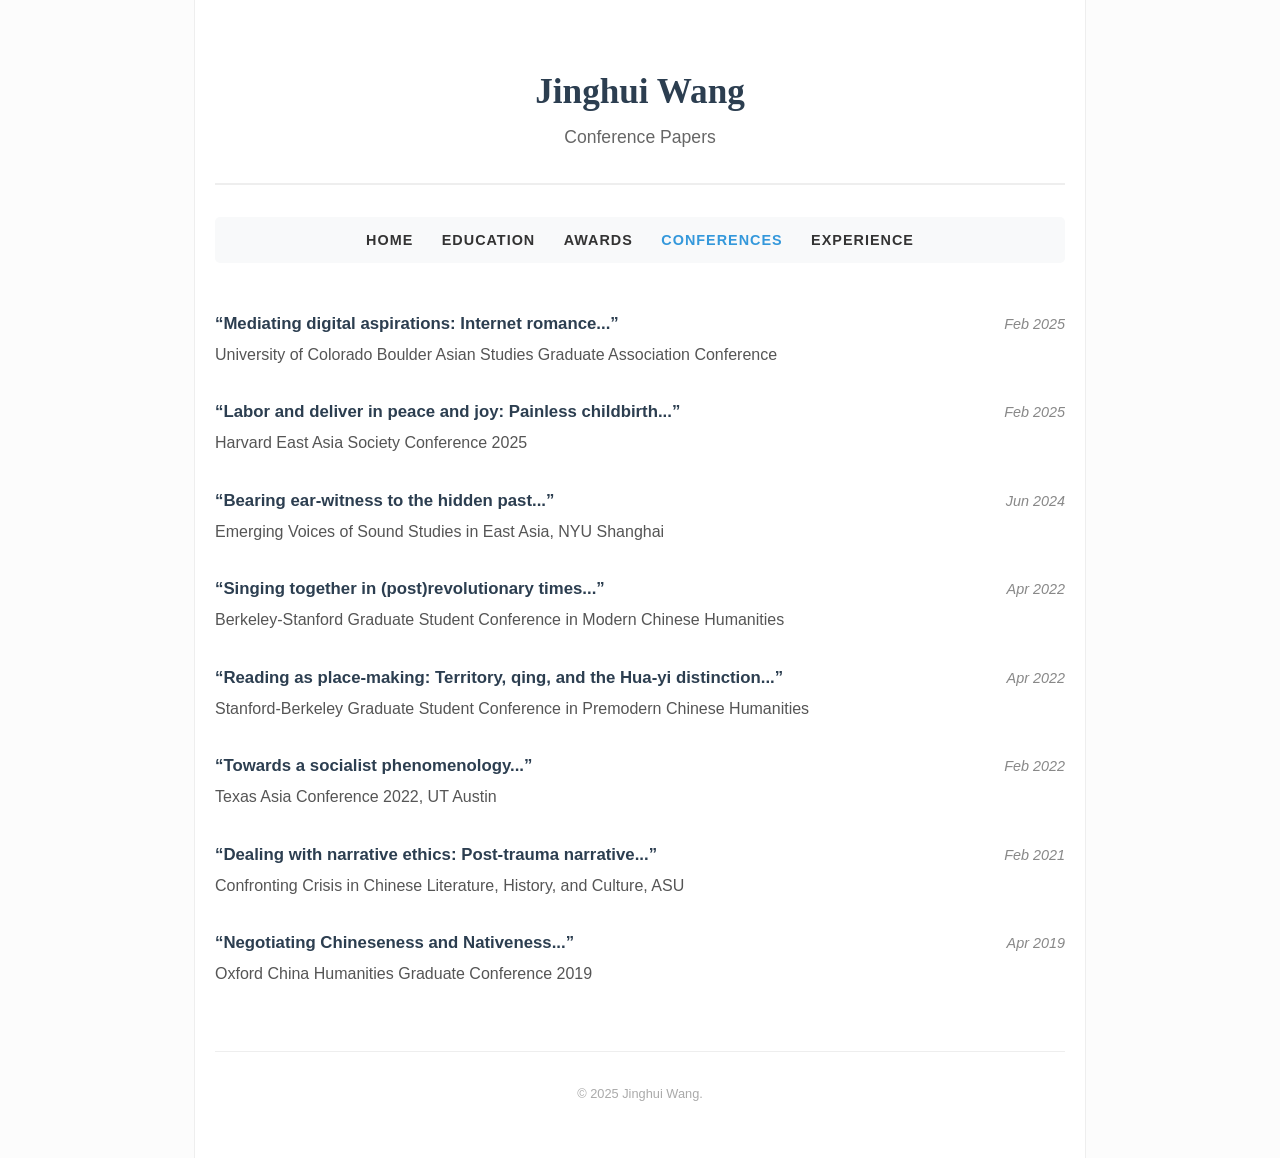
==== conferences.html @ 7f171ee3 "Add files via upload" ====
<!DOCTYPE html>
<html lang="en">
<head>
    <meta charset="UTF-8">
    <meta name="viewport" content="width=device-width, initial-scale=1.0">
    <title>Jinghui Wang | Conferences</title>
    <link rel="stylesheet" href="style.css">
</head>
<body>
    <div class="container">
        <header>
            <h1>Jinghui Wang</h1>
            <div class="subtitle">Conference Papers</div>
        </header>

        <nav>
            <a href="index.html">Home</a>
            <a href="education.html">Education</a>
            <a href="awards.html">Awards</a>
            <a href="conferences.html" class="active">Conferences</a>
            <a href="experience.html">Experience</a>
        </nav>

        <section>
            <div class="entry">
                <div class="entry-header">
                    <span class="entry-title">“Mediating digital aspirations: Internet romance...”</span>
                    <span class="entry-date">Feb 2025</span>
                </div>
                <div class="entry-subtitle">University of Colorado Boulder Asian Studies Graduate Association Conference</div>
            </div>

            <div class="entry">
                <div class="entry-header">
                    <span class="entry-title">“Labor and deliver in peace and joy: Painless childbirth...”</span>
                    <span class="entry-date">Feb 2025</span>
                </div>
                <div class="entry-subtitle">Harvard East Asia Society Conference 2025</div>
            </div>

            <div class="entry">
                <div class="entry-header">
                    <span class="entry-title">“Bearing ear-witness to the hidden past...”</span>
                    <span class="entry-date">Jun 2024</span>
                </div>
                <div class="entry-subtitle">Emerging Voices of Sound Studies in East Asia, NYU Shanghai</div>
            </div>

            <div class="entry">
                <div class="entry-header">
                    <span class="entry-title">“Singing together in (post)revolutionary times...”</span>
                    <span class="entry-date">Apr 2022</span>
                </div>
                <div class="entry-subtitle">Berkeley-Stanford Graduate Student Conference in Modern Chinese Humanities</div>
            </div>

            <div class="entry">
                <div class="entry-header">
                    <span class="entry-title">“Reading as place-making: Territory, qing, and the Hua-yi distinction...”</span>
                    <span class="entry-date">Apr 2022</span>
                </div>
                <div class="entry-subtitle">Stanford-Berkeley Graduate Student Conference in Premodern Chinese Humanities</div>
            </div>
            
             <div class="entry">
                <div class="entry-header">
                    <span class="entry-title">“Towards a socialist phenomenology...”</span>
                    <span class="entry-date">Feb 2022</span>
                </div>
                <div class="entry-subtitle">Texas Asia Conference 2022, UT Austin</div>
            </div>
            
             <div class="entry">
                <div class="entry-header">
                    <span class="entry-title">“Dealing with narrative ethics: Post-trauma narrative...”</span>
                    <span class="entry-date">Feb 2021</span>
                </div>
                <div class="entry-subtitle">Confronting Crisis in Chinese Literature, History, and Culture, ASU</div>
            </div>
            
             <div class="entry">
                <div class="entry-header">
                    <span class="entry-title">“Negotiating Chineseness and Nativeness...”</span>
                    <span class="entry-date">Apr 2019</span>
                </div>
                <div class="entry-subtitle">Oxford China Humanities Graduate Conference 2019</div>
            </div>
        </section>
        
        <footer><p>&copy; 2025 Jinghui Wang.</p></footer>
    </div>
</body>
</html>
---- style.css ----
/* style.css */
:root {
    --primary-color: #2c3e50;
    --accent-color: #3498db;
    --bg-color: #fcfcfc;
    --text-color: #333;
    --light-text: #666;
    --font-heading: 'Georgia', serif;
    --font-body: 'Helvetica Neue', Helvetica, Arial, sans-serif;
}

body {
    font-family: var(--font-body);
    line-height: 1.6;
    color: var(--text-color);
    background-color: var(--bg-color);
    margin: 0;
    padding: 0;
}

.container {
    max-width: 850px;
    margin: 0 auto;
    padding: 40px 20px;
    background: #fff;
    min-height: 100vh;
    border-left: 1px solid #eee;
    border-right: 1px solid #eee;
}

/* Header */
header {
    text-align: center;
    padding-bottom: 2rem;
    margin-bottom: 2rem;
    border-bottom: 2px solid #eee;
}

h1 {
    font-family: var(--font-heading);
    color: var(--primary-color);
    margin-bottom: 0.2rem;
    font-size: 2.2rem;
}

.subtitle {
    font-size: 1.1rem;
    color: var(--light-text);
    font-weight: 300;
}

.contact-info a {
    color: var(--accent-color);
    text-decoration: none;
}

/* Navigation */
nav {
    text-align: center;
    margin-bottom: 3rem;
    padding: 10px 0;
    background-color: #f8f9fa;
    border-radius: 5px;
}

nav a {
    margin: 0 12px;
    text-decoration: none;
    color: var(--text-color);
    font-weight: 600;
    font-size: 0.9rem;
    text-transform: uppercase;
    letter-spacing: 1px;
    transition: color 0.3s;
}

nav a:hover, nav a.active {
    color: var(--accent-color);
}

/* Content */
h2 {
    font-family: var(--font-heading);
    color: var(--primary-color);
    border-bottom: 1px solid #eee;
    padding-bottom: 10px;
    margin-top: 0;
}

.bio-text {
    font-size: 1.1rem;
    line-height: 1.8;
    color: #444;
}

/* Entry Styling (for lists) */
.entry {
    margin-bottom: 2rem;
}

.entry-header {
    display: flex;
    justify-content: space-between;
    align-items: baseline;
    flex-wrap: wrap;
}

.entry-title {
    font-weight: bold;
    font-size: 1.05rem;
    color: #2c3e50;
}

.entry-date {
    font-style: italic;
    color: #888;
    font-size: 0.9rem;
}

.entry-subtitle {
    color: #555;
    margin-top: 4px;
}

ul {
    padding-left: 20px;
}

li {
    margin-bottom: 10px;
}

footer {
    text-align: center;
    font-size: 0.8rem;
    margin-top: 4rem;
    color: #aaa;
    border-top: 1px solid #eee;
    padding-top: 20px;
}
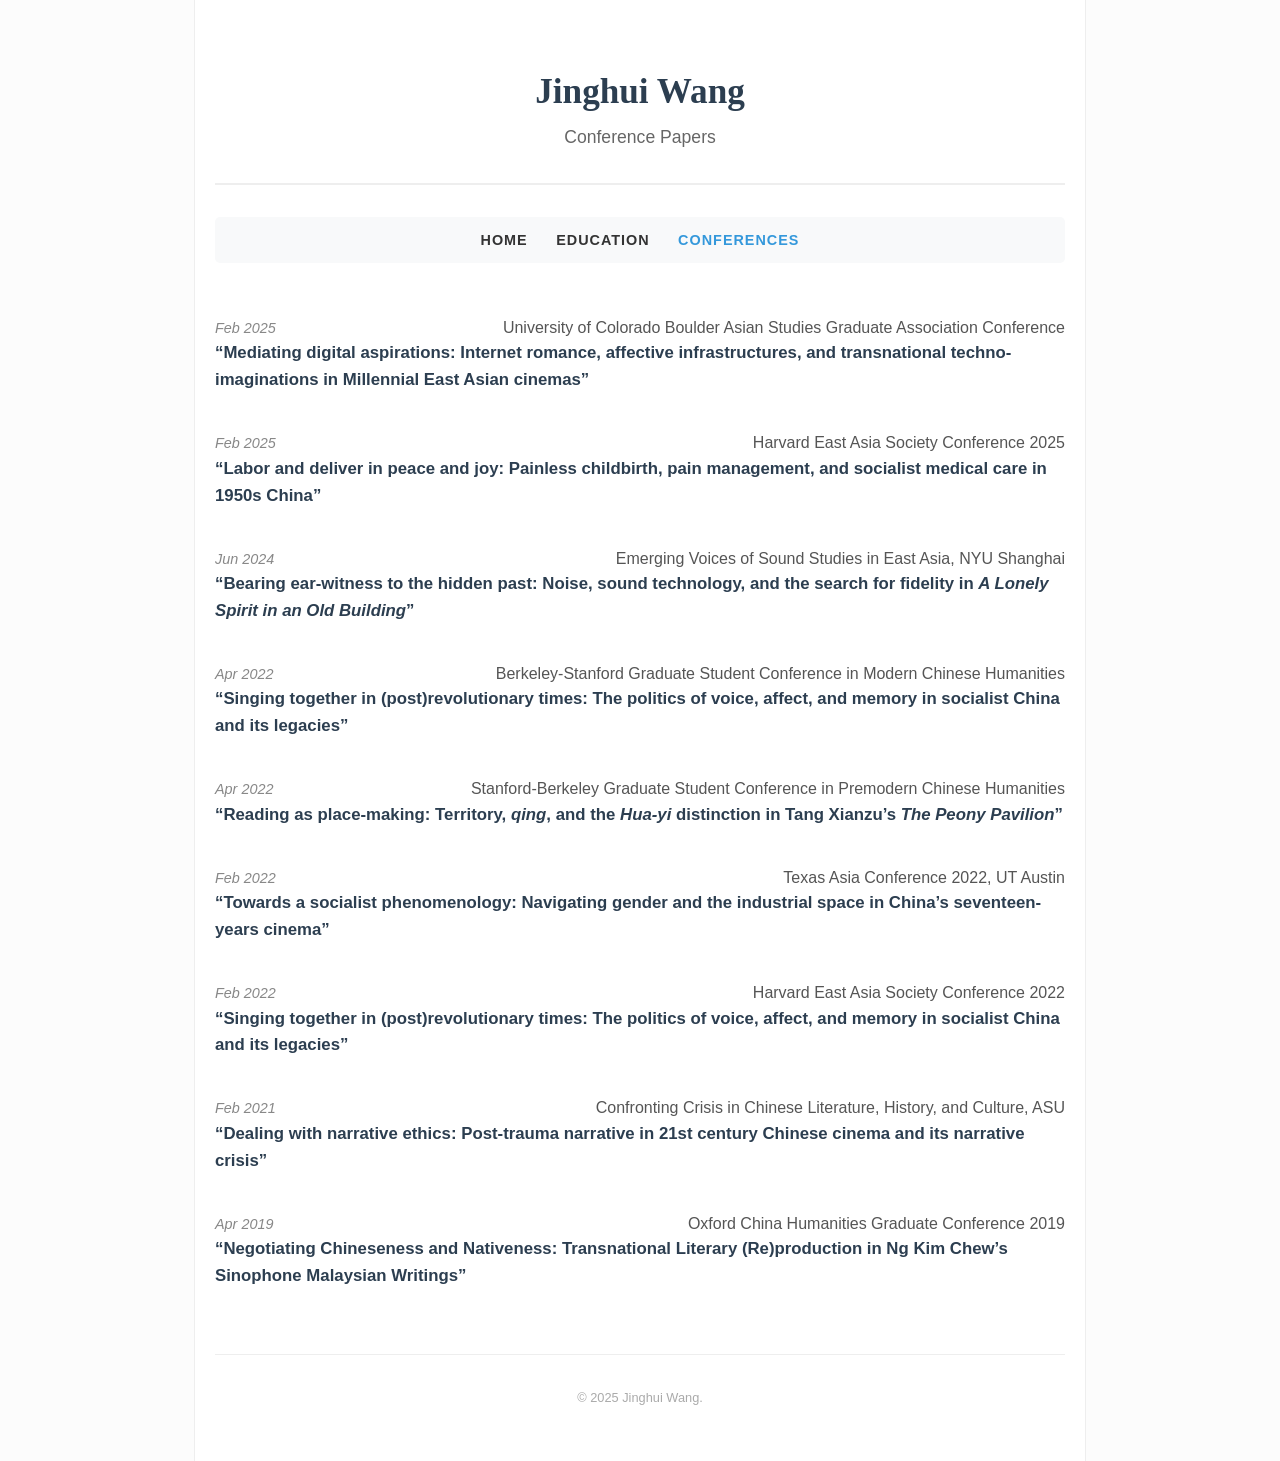
==== commit 528b9152: "Add files via upload" ====
--- a/conferences.html
+++ b/conferences.html
@@ -16,74 +16,80 @@
         <nav>
             <a href="index.html">Home</a>
             <a href="education.html">Education</a>
-            <a href="awards.html">Awards</a>
             <a href="conferences.html" class="active">Conferences</a>
-            <a href="experience.html">Experience</a>
         </nav>
 
         <section>
             <div class="entry">
                 <div class="entry-header">
-                    <span class="entry-title">“Mediating digital aspirations: Internet romance...”</span>
                     <span class="entry-date">Feb 2025</span>
+                    <span class="entry-subtitle">University of Colorado Boulder Asian Studies Graduate Association Conference</span>
                 </div>
-                <div class="entry-subtitle">University of Colorado Boulder Asian Studies Graduate Association Conference</div>
+                <div class="entry-title">“Mediating digital aspirations: Internet romance, affective infrastructures, and transnational techno-imaginations in Millennial East Asian cinemas”</div>
             </div>
 
             <div class="entry">
                 <div class="entry-header">
-                    <span class="entry-title">“Labor and deliver in peace and joy: Painless childbirth...”</span>
                     <span class="entry-date">Feb 2025</span>
+                    <span class="entry-subtitle">Harvard East Asia Society Conference 2025</span>
                 </div>
-                <div class="entry-subtitle">Harvard East Asia Society Conference 2025</div>
+                <div class="entry-title">“Labor and deliver in peace and joy: Painless childbirth, pain management, and socialist medical care in 1950s China”</div>
             </div>
 
             <div class="entry">
                 <div class="entry-header">
-                    <span class="entry-title">“Bearing ear-witness to the hidden past...”</span>
                     <span class="entry-date">Jun 2024</span>
+                    <span class="entry-subtitle">Emerging Voices of Sound Studies in East Asia, NYU Shanghai</span>
                 </div>
-                <div class="entry-subtitle">Emerging Voices of Sound Studies in East Asia, NYU Shanghai</div>
+                <div class="entry-title">“Bearing ear-witness to the hidden past: Noise, sound technology, and the search for fidelity in <em>A Lonely Spirit in an Old Building</em>”</div>
             </div>
 
             <div class="entry">
                 <div class="entry-header">
-                    <span class="entry-title">“Singing together in (post)revolutionary times...”</span>
                     <span class="entry-date">Apr 2022</span>
+                    <span class="entry-subtitle">Berkeley-Stanford Graduate Student Conference in Modern Chinese Humanities</span>
                 </div>
-                <div class="entry-subtitle">Berkeley-Stanford Graduate Student Conference in Modern Chinese Humanities</div>
+                <div class="entry-title">“Singing together in (post)revolutionary times: The politics of voice, affect, and memory in socialist China and its legacies”</div>
             </div>
-
+            
             <div class="entry">
                 <div class="entry-header">
-                    <span class="entry-title">“Reading as place-making: Territory, qing, and the Hua-yi distinction...”</span>
                     <span class="entry-date">Apr 2022</span>
+                    <span class="entry-subtitle">Stanford-Berkeley Graduate Student Conference in Premodern Chinese Humanities</span>
                 </div>
-                <div class="entry-subtitle">Stanford-Berkeley Graduate Student Conference in Premodern Chinese Humanities</div>
+                <div class="entry-title">“Reading as place-making: Territory, <em>qing</em>, and the <em>Hua-yi</em> distinction in Tang Xianzu’s <em>The Peony Pavilion</em>”</div>
             </div>
             
              <div class="entry">
                 <div class="entry-header">
-                    <span class="entry-title">“Towards a socialist phenomenology...”</span>
                     <span class="entry-date">Feb 2022</span>
+                    <span class="entry-subtitle">Texas Asia Conference 2022, UT Austin</span>
                 </div>
-                <div class="entry-subtitle">Texas Asia Conference 2022, UT Austin</div>
+                <div class="entry-title">“Towards a socialist phenomenology: Navigating gender and the industrial space in China’s seventeen-years cinema”</div>
+            </div>
+
+             <div class="entry">
+                <div class="entry-header">
+                    <span class="entry-date">Feb 2022</span>
+                    <span class="entry-subtitle">Harvard East Asia Society Conference 2022</span>
+                </div>
+                <div class="entry-title">“Singing together in (post)revolutionary times: The politics of voice, affect, and memory in socialist China and its legacies”</div>
             </div>
             
              <div class="entry">
                 <div class="entry-header">
-                    <span class="entry-title">“Dealing with narrative ethics: Post-trauma narrative...”</span>
                     <span class="entry-date">Feb 2021</span>
+                    <span class="entry-subtitle">Confronting Crisis in Chinese Literature, History, and Culture, ASU</span>
                 </div>
-                <div class="entry-subtitle">Confronting Crisis in Chinese Literature, History, and Culture, ASU</div>
+                <div class="entry-title">“Dealing with narrative ethics: Post-trauma narrative in 21st century Chinese cinema and its narrative crisis”</div>
             </div>
             
              <div class="entry">
                 <div class="entry-header">
-                    <span class="entry-title">“Negotiating Chineseness and Nativeness...”</span>
                     <span class="entry-date">Apr 2019</span>
+                    <span class="entry-subtitle">Oxford China Humanities Graduate Conference 2019</span>
                 </div>
-                <div class="entry-subtitle">Oxford China Humanities Graduate Conference 2019</div>
+                <div class="entry-title">“Negotiating Chineseness and Nativeness: Transnational Literary (Re)production in Ng Kim Chew’s Sinophone Malaysian Writings”</div>
             </div>
         </section>
         
